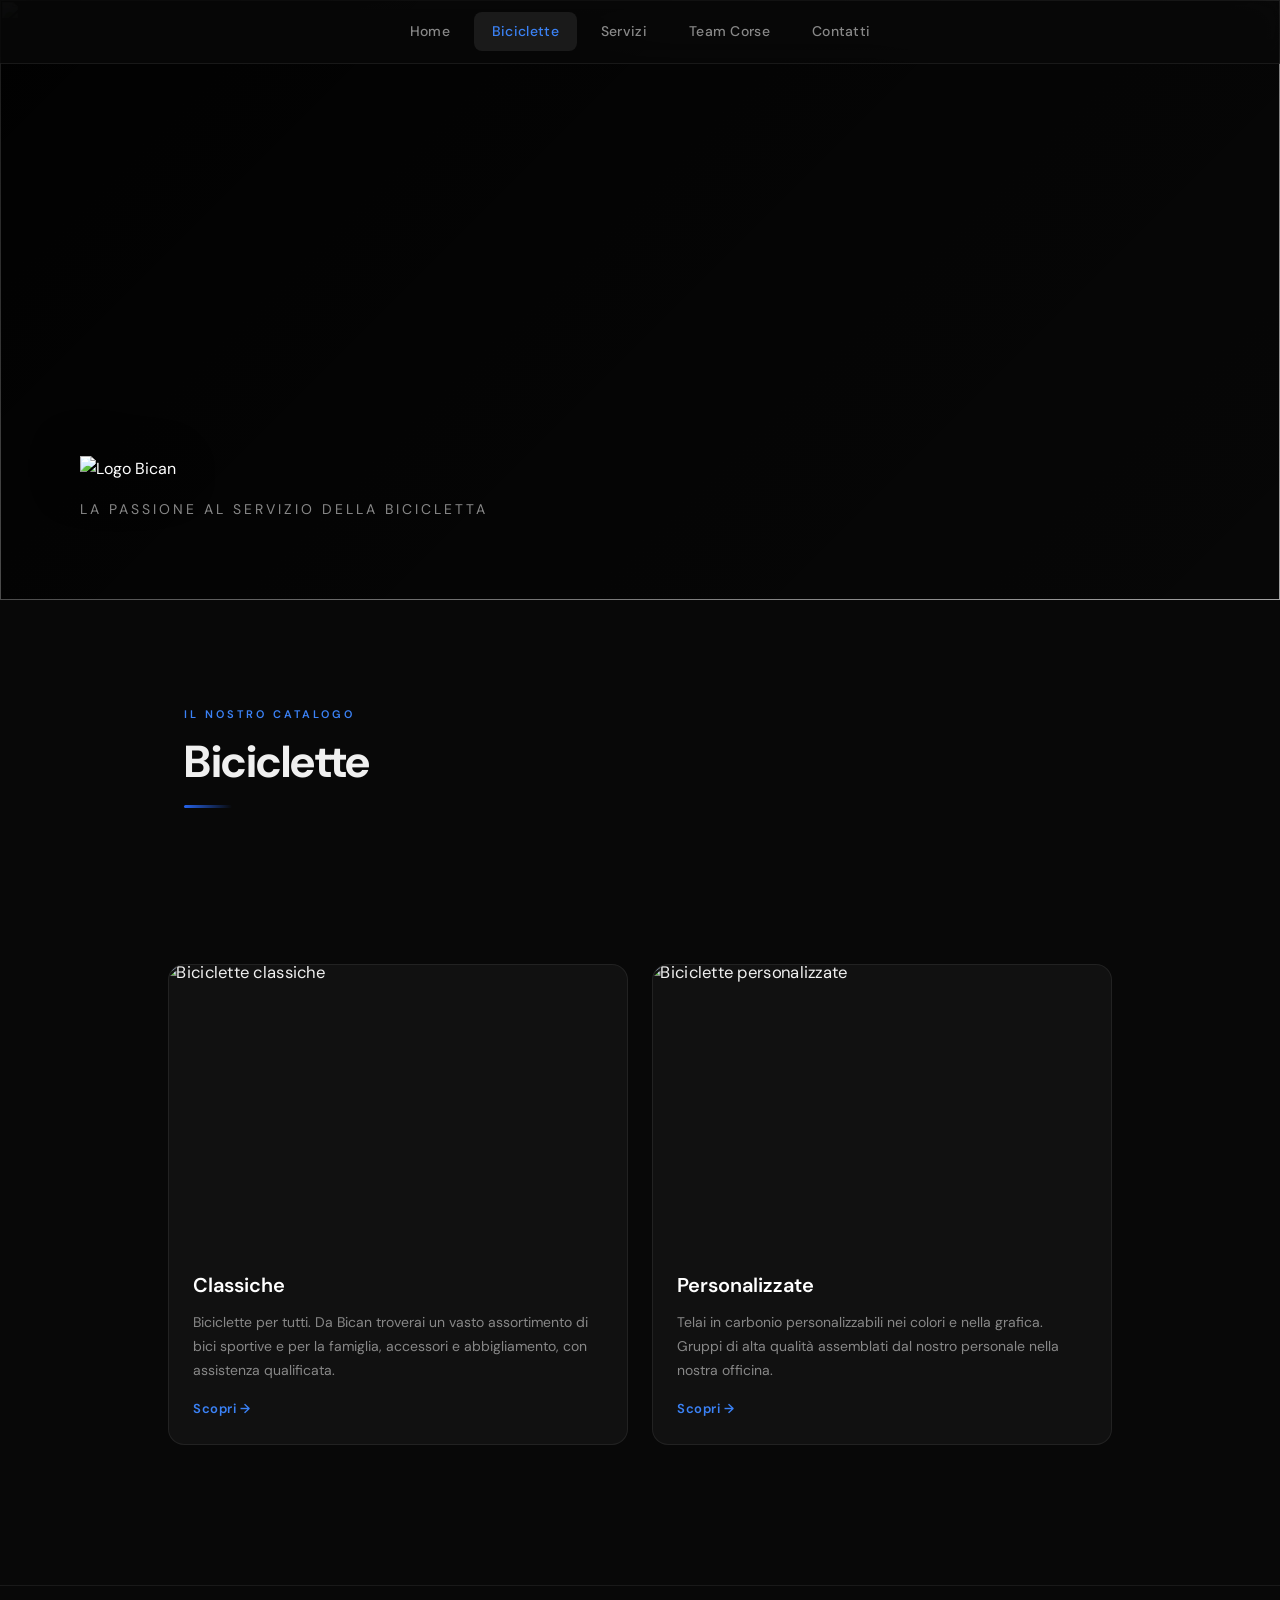
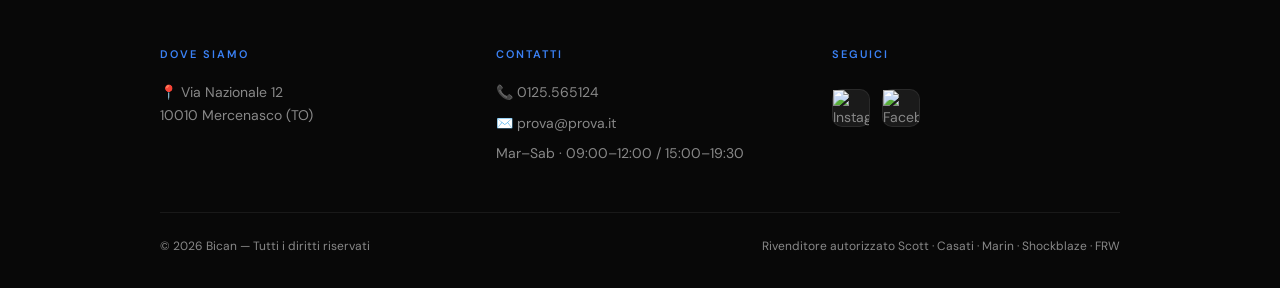
==== biciclette.html @ 1c4112f1 "Add files via upload" ====
<!DOCTYPE html>
<html lang="it">
<head>
  <meta charset="UTF-8">
  <meta name="viewport" content="width=device-width, initial-scale=1.0">
  <title>Biciclette – Bican</title>
  <link href="https://fonts.googleapis.com/css2?family=DM+Sans:wght@300;400;500;600;700&display=swap" rel="stylesheet">
  <link rel="stylesheet" href="style.css">
</head>
<body>

  <div id="navbar"></div>

  <section class="hero">
    <img src="http://bican.it/media/home_page/HOME_2017-_VA_8331-1.jpg" class="slide active" alt="">
    <img src="http://bican.it/media/home_page/HOME_2017-_VA_8317-1.jpg" class="slide" alt="">
    <div class="hero-overlay"></div>
    <div class="hero-content">
      <img src="http://bican.it/img/logo_header.png" alt="Logo Bican">
      <p class="hero-tagline">La passione al servizio della bicicletta</p>
    </div>
  </section>

  <section class="section">
    <div class="section-header reveal">
      <span class="section-label">Il nostro catalogo</span>
      <h2>Biciclette</h2>
      <div class="divider"></div>
    </div>
  </section>

  <div class="cards-flex">

    <a href="classiche.html" class="card card-wide reveal reveal-delay-1">
      <div class="card-img-wrap">
        <img src="http://bican.it/media/images/biciclette_pro/bican_disambiguazione_01.jpg" alt="Biciclette classiche">
      </div>
      <div class="card-body">
        <span class="card-title">Classiche</span>
        <p class="card-desc">Biciclette per tutti. Da Bican troverai un vasto assortimento di bici sportive e per la famiglia, accessori e abbigliamento, con assistenza qualificata.</p>
        <span class="card-link">Scopri →</span>
      </div>
    </a>

    <a href="personalizzate.html" class="card card-wide reveal reveal-delay-2">
      <div class="card-img-wrap">
        <img src="http://bican.it/media/images/biciclette_pro/bican_biciclette_pro_03.jpg" alt="Biciclette personalizzate">
      </div>
      <div class="card-body">
        <span class="card-title">Personalizzate</span>
        <p class="card-desc">Telai in carbonio personalizzabili nei colori e nella grafica. Gruppi di alta qualità assemblati dal nostro personale nella nostra officina.</p>
        <span class="card-link">Scopri →</span>
      </div>
    </a>

  </div>

  <div id="footer"></div>
  <script src="shared.js"></script>
</body>
</html>
---- style.css ----
/* ===== VARIABILI ===== */
:root {
  --bg: #080808;
  --surface: #111111;
  --surface2: #1a1a1a;
  --border: rgba(255,255,255,0.07);
  --text: #f0f0f0;
  --muted: #888;
  --accent: #2563eb;
  --accent-light: #3b82f6;
  --accent-glow: rgba(37,99,235,0.25);
  --radius: 16px;
  --transition: 0.4s cubic-bezier(0.25,0.46,0.45,0.94);
}

/* ===== RESET ===== */
*, *::before, *::after {
  margin: 0;
  padding: 0;
  box-sizing: border-box;
}

html { scroll-behavior: smooth; }

body {
  background: var(--bg);
  color: var(--text);
  font-family: 'DM Sans', 'Poppins', sans-serif;
  line-height: 1.6;
  overflow-x: hidden;
}

img { display: block; max-width: 100%; }
a { text-decoration: none; color: inherit; }
strong { color: #fff; font-weight: 600; }

/* ===== SCROLLBAR ===== */
::-webkit-scrollbar { width: 6px; }
::-webkit-scrollbar-track { background: var(--bg); }
::-webkit-scrollbar-thumb { background: var(--accent); border-radius: 3px; }

/* ===== NAVBAR ===== */
header {
  position: fixed;
  top: 0;
  width: 100%;
  z-index: 1000;
  padding: 0 40px;
  height: 64px;
  display: flex;
  align-items: center;
  justify-content: center;
  background: rgba(8,8,8,0.75);
  backdrop-filter: blur(20px);
  -webkit-backdrop-filter: blur(20px);
  border-bottom: 1px solid var(--border);
  transition: background var(--transition);
}

nav {
  display: flex;
  gap: 6px;
  align-items: center;
}

nav a {
  padding: 8px 18px;
  border-radius: 8px;
  font-size: 14px;
  font-weight: 500;
  letter-spacing: 0.3px;
  color: var(--muted);
  transition: color 0.2s, background 0.2s;
}

nav a:hover,
nav a.active {
  color: var(--text);
  background: var(--surface2);
}

nav a.active {
  color: var(--accent-light);
}

/* ===== HERO ===== */
.hero {
  position: relative;
  height: 50vh;
  min-height: 600px;
  overflow: hidden;
}

.slide {
  position: absolute;
  inset: 0;
  width: 100%;
  height: 100%;
  object-fit: cover;
  opacity: 0;
  transform: scale(1.06);
  transition: opacity 1.8s ease, transform 6s ease;
}

.slide.active {
  opacity: 1;
  transform: scale(1);
}

.hero-overlay {
  position: absolute;
  inset: 0;
  background: linear-gradient(
    135deg,
    rgba(0,0,0,0.88) 0%,
    rgba(0,0,0,0.45) 50%,
    rgba(0,0,0,0.15) 100%
  );
  z-index: 1;
}

.hero-content {
  position: absolute;
  bottom: 0;
  left: 0;
  right: 0;
  padding: 0 80px 80px;
  z-index: 2;
  display: flex;
  flex-direction: column;
  gap: 16px;
}

.hero-content img {
  width: 280px;
  filter: brightness(1.1) drop-shadow(0 4px 24px rgba(0,0,0,0.6));
}

.hero-tagline {
  font-size: 14px;
  letter-spacing: 3px;
  text-transform: uppercase;
  color: var(--muted);
  font-weight: 400;
}

.hero-scroll {
  position: absolute;
  bottom: 30px;
  right: 80px;
  z-index: 2;
  display: flex;
  align-items: center;
  gap: 10px;
  color: var(--muted);
  font-size: 12px;
  letter-spacing: 2px;
  text-transform: uppercase;
  animation: bounce 2s infinite;
}

.hero-scroll::after {
  content: '';
  width: 1px;
  height: 40px;
  background: linear-gradient(to bottom, var(--muted), transparent);
}

@keyframes bounce {
  0%, 100% { transform: translateY(0); }
  50% { transform: translateY(6px); }
}

/* ===== SEZIONI ===== */
.section {
  max-width: 960px;
  margin: 0 auto;
  padding: 100px 24px;
}

.section-header {
  margin-bottom: 56px;
}

.section-label {
  display: inline-block;
  font-size: 11px;
  letter-spacing: 3px;
  text-transform: uppercase;
  color: var(--accent-light);
  font-weight: 600;
  margin-bottom: 12px;
}

.section-header h2 {
  font-size: clamp(1.8rem, 4vw, 2.8rem);
  font-weight: 700;
  letter-spacing: -0.5px;
  line-height: 1.2;
}

.section-header .divider {
  width: 48px;
  height: 3px;
  background: linear-gradient(to right, var(--accent), transparent);
  margin-top: 16px;
  border-radius: 2px;
}

/* ===== REVEAL ===== */
.reveal {
  opacity: 0;
  transform: translateY(28px);
  transition: opacity 0.7s ease, transform 0.7s ease;
}

.reveal.show {
  opacity: 1;
  transform: translateY(0);
}

.reveal-delay-1 { transition-delay: 0.1s; }
.reveal-delay-2 { transition-delay: 0.2s; }
.reveal-delay-3 { transition-delay: 0.3s; }
.reveal-delay-4 { transition-delay: 0.4s; }

/* ===== TESTO CORPO ===== */
.body-text {
  font-size: 16px;
  color: #bbb;
  line-height: 1.85;
  max-width: 720px;
}

.body-text + .body-text { margin-top: 24px; }

.highlight-box {
  background: var(--surface);
  border: 1px solid var(--border);
  border-left: 3px solid var(--accent);
  border-radius: var(--radius);
  padding: 24px 28px;
  margin-top: 32px;
}

/* ===== PRODOTTI (home grid) ===== */
.products-grid {
  display: grid;
  grid-template-columns: repeat(4, 1fr);
  gap: 16px;
  max-width: 1200px;
  margin: 0 auto;
  padding: 0 24px 100px;
}

/* ===== CARD BASE ===== */
.card {
  position: relative;
  overflow: hidden;
  border-radius: var(--radius);
  cursor: pointer;
  display: block;
  border: 1px solid var(--border);
  background: var(--surface);
  transition: transform var(--transition), border-color var(--transition), box-shadow var(--transition);
}

.card:hover {
  transform: translateY(-6px);
  border-color: rgba(59,130,246,0.35);
  box-shadow: 0 20px 60px rgba(0,0,0,0.5), 0 0 0 1px rgba(59,130,246,0.1);
}

/* card immagine-hero */
.card-image {
  height: 300px;
}

.card-image img {
  width: 100%;
  height: 100%;
  object-fit: cover;
  transform: scale(1.04);
  transition: transform var(--transition);
}

.card:hover .card-image img { transform: scale(1); }

.card-image::after {
  content: '';
  position: absolute;
  inset: 0;
  background: linear-gradient(to top, rgba(0,0,0,0.9) 0%, rgba(0,0,0,0.2) 50%, transparent 100%);
  z-index: 1;
}

.card-title {
  position: absolute;
  bottom: 20px;
  left: 20px;
  z-index: 2;
  font-size: 15px;
  font-weight: 600;
  letter-spacing: 0.5px;
  color: #fff;
}

.card-arrow {
  position: absolute;
  bottom: 20px;
  right: 20px;
  z-index: 2;
  width: 32px;
  height: 32px;
  border-radius: 50%;
  background: rgba(255,255,255,0.1);
  border: 1px solid rgba(255,255,255,0.2);
  display: flex;
  align-items: center;
  justify-content: center;
  transition: background 0.2s, transform 0.2s;
}

.card:hover .card-arrow {
  background: var(--accent);
  border-color: var(--accent);
  transform: translateX(3px);
}

.card-arrow svg {
  width: 14px;
  height: 14px;
  stroke: #fff;
  fill: none;
  stroke-width: 2;
}

/* ===== CARD ESPANSI (biciclette, servizi) ===== */
.cards-flex {
  display: flex;
  gap: 24px;
  flex-wrap: wrap;
  justify-content: center;
  padding: 0 24px 100px;
  max-width: 1100px;
  margin: 0 auto;
}

.card-wide {
  width: 460px;
  display: flex;
  flex-direction: column;
  background: var(--surface);
}

.card-wide .card-img-wrap {
  height: 280px;
  overflow: hidden;
}

.card-wide .card-img-wrap img {
  width: 100%;
  height: 100%;
  object-fit: cover;
  transform: scale(1.04);
  transition: transform var(--transition);
}

.card-wide:hover .card-img-wrap img { transform: scale(1); }

.card-wide::after { display: none; }

.card-body {
  padding: 24px;
  display: flex;
  flex-direction: column;
  gap: 10px;
  flex: 1;
}

.card-body .card-title {
  position: static;
  font-size: 1.25rem;
  color: #fff;
  letter-spacing: 0;
}

.card-body .card-desc {
  font-size: 14px;
  color: var(--muted);
  line-height: 1.7;
}

.card-body .card-link {
  margin-top: 6px;
  font-size: 13px;
  font-weight: 600;
  color: var(--accent-light);
  letter-spacing: 0.5px;
  display: flex;
  align-items: center;
  gap: 6px;
  transition: gap 0.2s;
}

.card-wide:hover .card-link { gap: 10px; }

/* ===== EXPAND CARD (personalizzate) ===== */
.expand-card {
  width: 400px;
  background: var(--surface);
  border-radius: var(--radius);
  overflow: hidden;
  cursor: pointer;
  border: 1px solid var(--border);
  transition: transform var(--transition), border-color var(--transition), box-shadow var(--transition);
}

.expand-card:hover {
  transform: translateY(-6px);
  border-color: rgba(59,130,246,0.35);
  box-shadow: 0 20px 60px rgba(0,0,0,0.5);
}

.expand-card img {
  width: 100%;
  height: 260px;
  object-fit: cover;
  transition: transform var(--transition);
}

.expand-card:hover img { transform: scale(1.03); }

.expand-title {
  padding: 18px 20px;
  font-size: 1.1rem;
  font-weight: 600;
  color: #fff;
  display: flex;
  align-items: center;
  justify-content: space-between;
}

.expand-title::after {
  content: '→';
  color: var(--accent-light);
  font-size: 1rem;
  transition: transform 0.2s;
}

.expand-card:hover .expand-title::after { transform: translateX(4px); }

/* ===== SERVIZI LISTA ===== */
.services-grid {
  display: grid;
  grid-template-columns: 1fr 1fr;
  gap: 16px;
  margin-top: 16px;
}

.service-item {
  background: var(--surface);
  border: 1px solid var(--border);
  border-radius: var(--radius);
  padding: 24px;
  transition: border-color 0.3s, box-shadow 0.3s;
}

.service-item:hover {
  border-color: rgba(59,130,246,0.3);
  box-shadow: 0 8px 30px rgba(0,0,0,0.3);
}

.service-item h3 {
  font-size: 15px;
  font-weight: 600;
  color: #fff;
  margin-bottom: 10px;
  display: flex;
  align-items: center;
  gap: 10px;
}

.service-item h3 .icon {
  width: 32px;
  height: 32px;
  background: var(--accent-glow);
  border-radius: 8px;
  display: flex;
  align-items: center;
  justify-content: center;
  font-size: 15px;
  flex-shrink: 0;
}

.service-item p {
  font-size: 14px;
  color: var(--muted);
  line-height: 1.65;
}

.service-full {
  grid-column: 1 / -1;
}

/* ===== CONTATTI ===== */
.contacts-layout {
  display: grid;
  grid-template-columns: 1fr 1fr;
  gap: 24px;
  margin-top: 16px;
}

.contact-card {
  background: var(--surface);
  border: 1px solid var(--border);
  border-radius: var(--radius);
  padding: 32px;
}

.contact-card h3 {
  font-size: 12px;
  letter-spacing: 2px;
  text-transform: uppercase;
  color: var(--accent-light);
  margin-bottom: 20px;
  font-weight: 600;
}

.contact-item {
  display: flex;
  align-items: flex-start;
  gap: 14px;
  padding: 14px 0;
  border-bottom: 1px solid var(--border);
}

.contact-item:last-child { border-bottom: none; }

.contact-icon {
  width: 36px;
  height: 36px;
  background: var(--accent-glow);
  border-radius: 10px;
  display: flex;
  align-items: center;
  justify-content: center;
  font-size: 16px;
  flex-shrink: 0;
}

.contact-info p {
  font-size: 13px;
  color: var(--muted);
  margin-bottom: 2px;
}

.contact-info a,
.contact-info span {
  font-size: 15px;
  color: var(--text);
  font-weight: 500;
  transition: color 0.2s;
}

.contact-info a:hover { color: var(--accent-light); }

.orari-card {
  background: linear-gradient(135deg, var(--surface), var(--surface2));
  border: 1px solid rgba(59,130,246,0.15);
}

.orari-row {
  display: flex;
  justify-content: space-between;
  align-items: center;
  padding: 12px 0;
  border-bottom: 1px solid var(--border);
  font-size: 14px;
}

.orari-row:last-child { border-bottom: none; }
.orari-row span:first-child { color: var(--muted); }
.orari-row span:last-child { color: var(--text); font-weight: 500; }
.orari-row .closed { color: #ef4444; }

/* ===== TEAM ===== */
.team-stats {
  display: flex;
  gap: 32px;
  margin-top: 40px;
  flex-wrap: wrap;
}

.stat {
  display: flex;
  flex-direction: column;
  gap: 4px;
}

.stat-number {
  font-size: 2.5rem;
  font-weight: 700;
  color: var(--accent-light);
  line-height: 1;
}

.stat-label {
  font-size: 12px;
  letter-spacing: 1.5px;
  text-transform: uppercase;
  color: var(--muted);
}

/* ===== MODAL ===== */
.modal-overlay {
  position: fixed;
  inset: 0;
  background: rgba(0,0,0,0.85);
  display: none;
  justify-content: center;
  align-items: center;
  z-index: 9999;
  padding: 24px;
  backdrop-filter: blur(8px);
}

.modal-overlay.open { display: flex; }

.modal-box {
  background: var(--surface);
  border: 1px solid var(--border);
  border-radius: 20px;
  overflow: hidden;
  max-width: 860px;
  width: 100%;
  animation: modal-in 0.3s cubic-bezier(0.25,0.46,0.45,0.94);
}

@keyframes modal-in {
  from { transform: scale(0.9) translateY(20px); opacity: 0; }
  to   { transform: scale(1)   translateY(0);    opacity: 1; }
}

.modal-img {
  width: 100%;
  height: 380px;
  object-fit: cover;
}

.modal-body {
  padding: 28px 32px;
}

.modal-body h2 {
  font-size: 1.6rem;
  font-weight: 700;
  margin-bottom: 12px;
}

.modal-body p {
  font-size: 15px;
  color: #bbb;
  line-height: 1.75;
}

.modal-close {
  display: block;
  margin-top: 20px;
  background: none;
  border: 1px solid var(--border);
  color: var(--muted);
  font-size: 13px;
  padding: 10px 20px;
  border-radius: 8px;
  cursor: pointer;
  transition: border-color 0.2s, color 0.2s;
}

.modal-close:hover { border-color: var(--accent); color: var(--text); }

/* ===== FOOTER ===== */
footer {
  border-top: 1px solid var(--border);
  margin-top: 40px;
  padding: 60px 24px 32px;
}

.footer-inner {
  max-width: 960px;
  margin: auto;
}

.footer-grid {
  display: grid;
  grid-template-columns: repeat(3, 1fr);
  gap: 48px;
  margin-bottom: 48px;
}

.footer-col h3 {
  font-size: 11px;
  letter-spacing: 2px;
  text-transform: uppercase;
  color: var(--accent-light);
  font-weight: 600;
  margin-bottom: 18px;
}

.footer-col p,
.footer-col a {
  font-size: 14px;
  color: var(--muted);
  display: block;
  margin-top: 8px;
  transition: color 0.2s;
}

.footer-col a:hover { color: var(--text); }

.social-icons {
  display: flex;
  gap: 12px;
  margin-top: 16px;
}

.social-link {
  width: 38px;
  height: 38px;
  background: var(--surface2);
  border: 1px solid var(--border);
  border-radius: 10px;
  display: flex;
  align-items: center;
  justify-content: center;
  transition: background 0.2s, border-color 0.2s, transform 0.2s;
}

.social-link:hover {
  background: var(--accent-glow);
  border-color: rgba(59,130,246,0.4);
  transform: translateY(-2px);
}

.social-link img {
  width: 100%;
  height: 100%;
  object-fit: contain;
  display: block;
}

.footer-bottom {
  padding-top: 24px;
  border-top: 1px solid var(--border);
  display: flex;
  justify-content: space-between;
  align-items: center;
  flex-wrap: wrap;
  gap: 12px;
  font-size: 12px;
  color: var(--muted);
}

/* ===== RESPONSIVE ===== */
@media (max-width: 1024px) {
  .products-grid { grid-template-columns: repeat(2, 1fr); }
}

@media (max-width: 768px) {
  header { padding: 0 20px; }
  nav a { padding: 7px 12px; font-size: 13px; }

  .hero-content { padding: 0 30px 60px; }
  .hero-content img { width: 200px; }
  .hero-scroll { right: 30px; }

  .section { padding: 70px 20px; }
  .products-grid { grid-template-columns: 1fr; padding: 0 20px 70px; }
  .cards-flex { flex-direction: column; align-items: center; }
  .card-wide { width: 100%; max-width: 520px; }
  .expand-card { width: 100%; max-width: 480px; }
  .services-grid { grid-template-columns: 1fr; }
  .contacts-layout { grid-template-columns: 1fr; }
  .footer-grid { grid-template-columns: 1fr; gap: 32px; }
  .footer-bottom { flex-direction: column; text-align: center; }
  .team-stats { gap: 24px; }
  .modal-img { height: 240px; }
}

@media (max-width: 480px) {
  nav { gap: 2px; }
  nav a { padding: 6px 10px; font-size: 12px; }
}
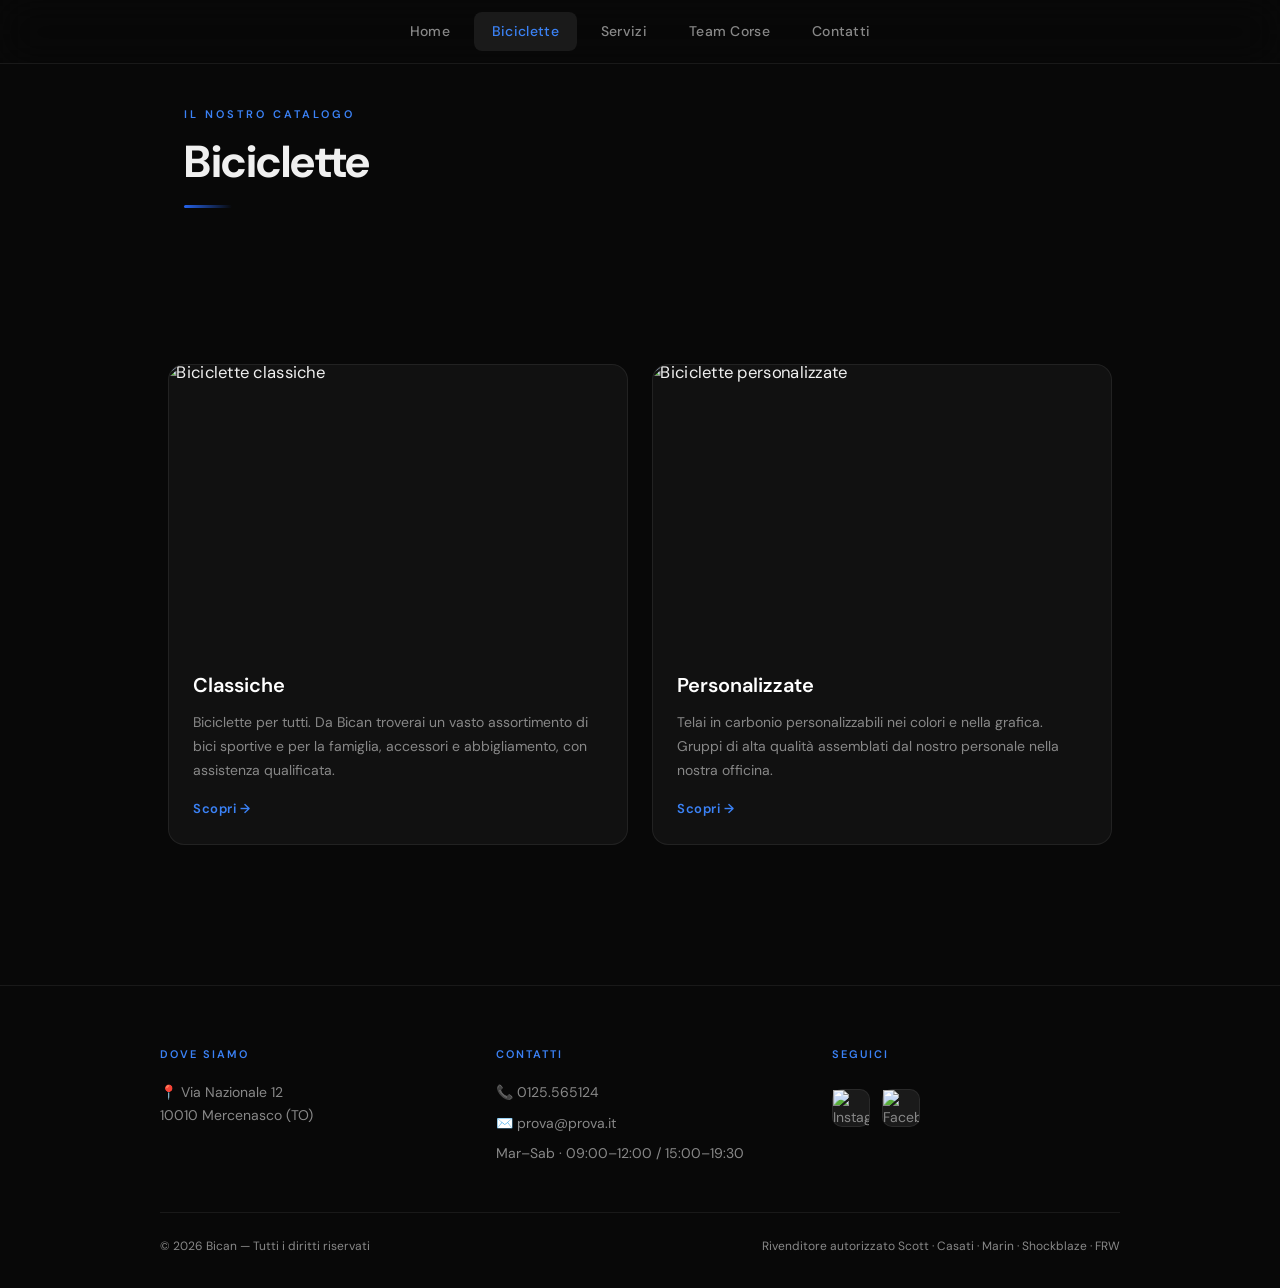
==== commit a25fca9b: "Update biciclette.html" ====
--- a/biciclette.html
+++ b/biciclette.html
@@ -11,15 +11,7 @@
 
   <div id="navbar"></div>
 
-  <section class="hero">
-    <img src="http://bican.it/media/home_page/HOME_2017-_VA_8331-1.jpg" class="slide active" alt="">
-    <img src="http://bican.it/media/home_page/HOME_2017-_VA_8317-1.jpg" class="slide" alt="">
-    <div class="hero-overlay"></div>
-    <div class="hero-content">
-      <img src="http://bican.it/img/logo_header.png" alt="Logo Bican">
-      <p class="hero-tagline">La passione al servizio della bicicletta</p>
-    </div>
-  </section>
+  <div id="hero"></div>
 
   <section class="section">
     <div class="section-header reveal">
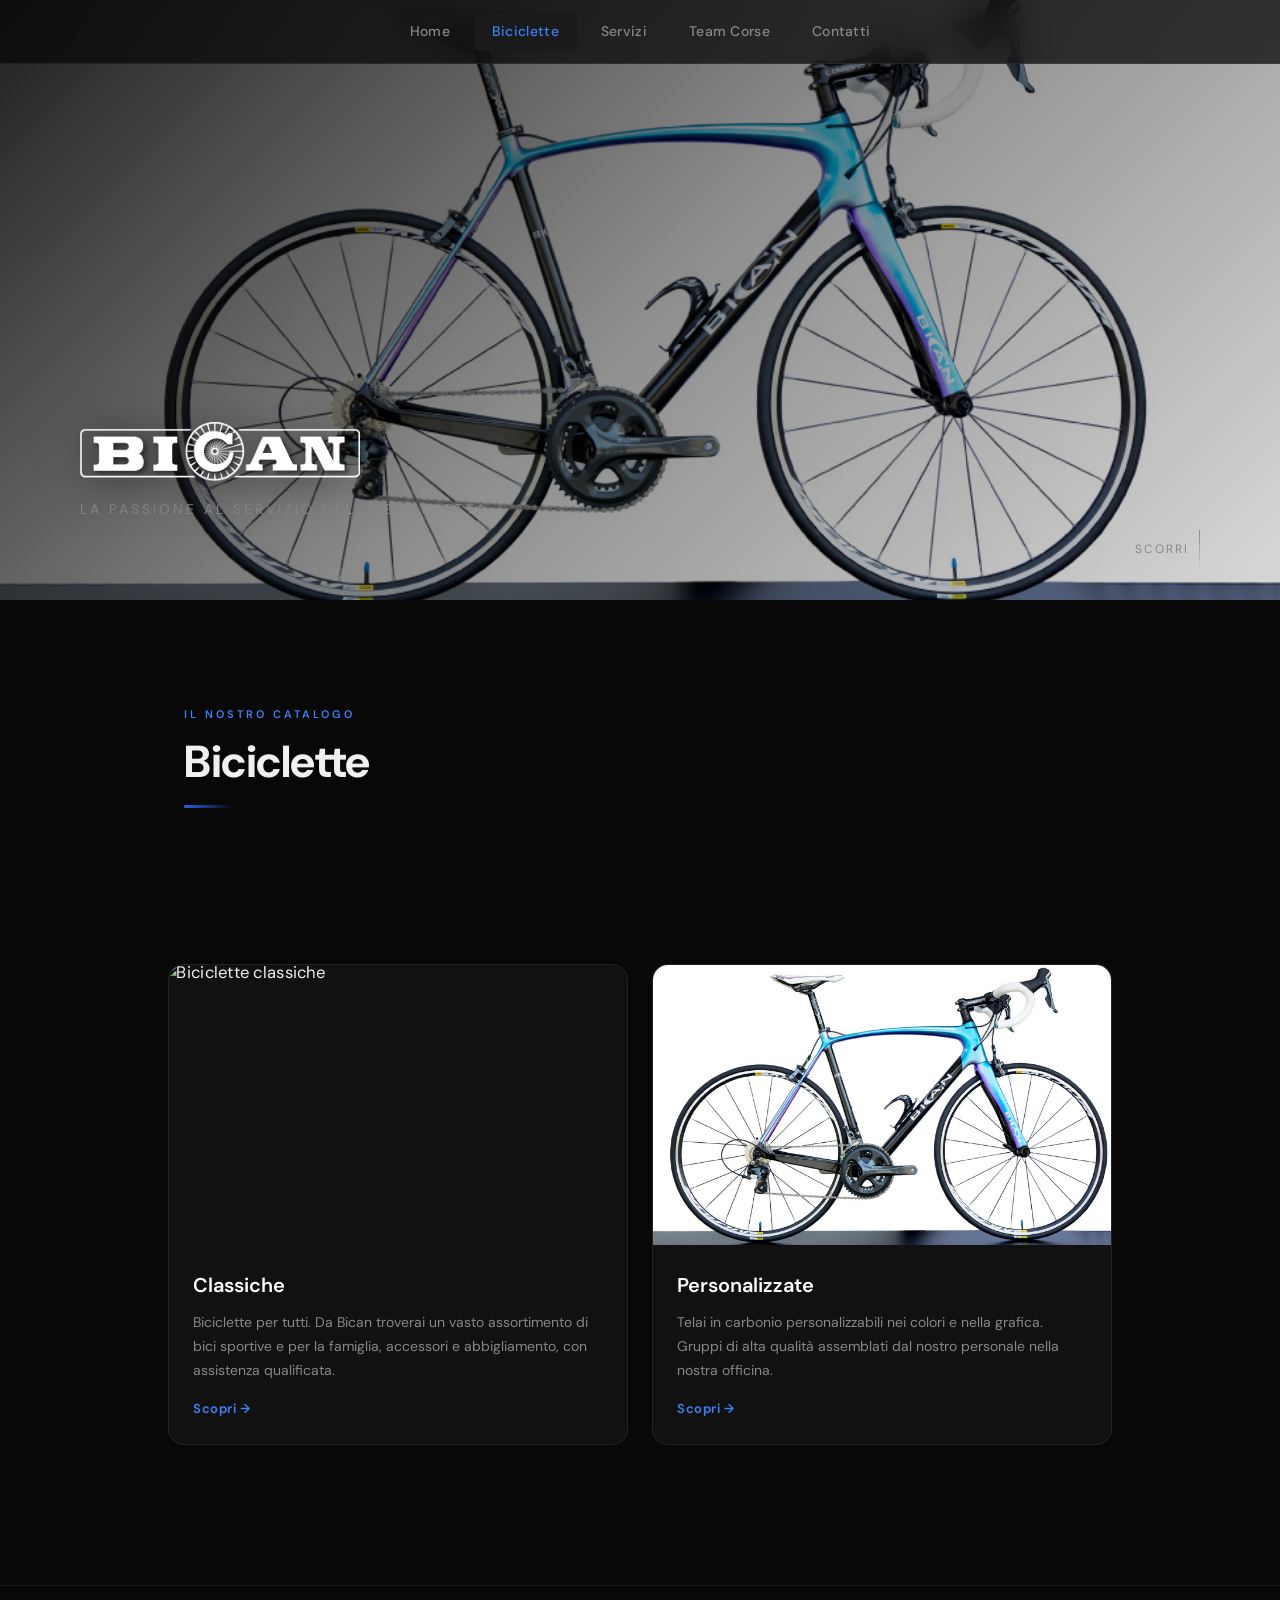
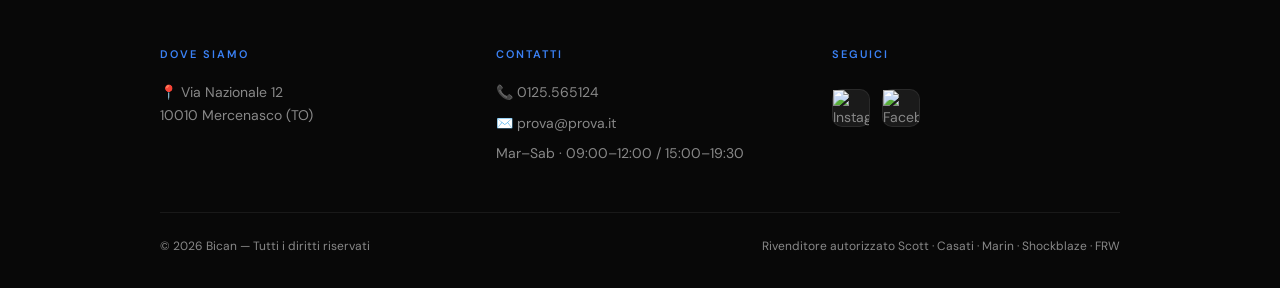
==== commit 8b8ba2b5: "Update biciclette.html" ====
--- a/biciclette.html
+++ b/biciclette.html
@@ -25,7 +25,7 @@
 
     <a href="classiche.html" class="card card-wide reveal reveal-delay-1">
       <div class="card-img-wrap">
-        <img src="http://bican.it/media/images/biciclette_pro/bican_disambiguazione_01.jpg" alt="Biciclette classiche">
+        <img src="https://it.freepik.com/foto-vettori-gratuito/negozio-bici" alt="Biciclette classiche">
       </div>
       <div class="card-body">
         <span class="card-title">Classiche</span>
@@ -36,7 +36,7 @@
 
     <a href="personalizzate.html" class="card card-wide reveal reveal-delay-2">
       <div class="card-img-wrap">
-        <img src="http://bican.it/media/images/biciclette_pro/bican_biciclette_pro_03.jpg" alt="Biciclette personalizzate">
+        <img src="img/c1.jpg" alt="Biciclette personalizzate">
       </div>
       <div class="card-body">
         <span class="card-title">Personalizzate</span>
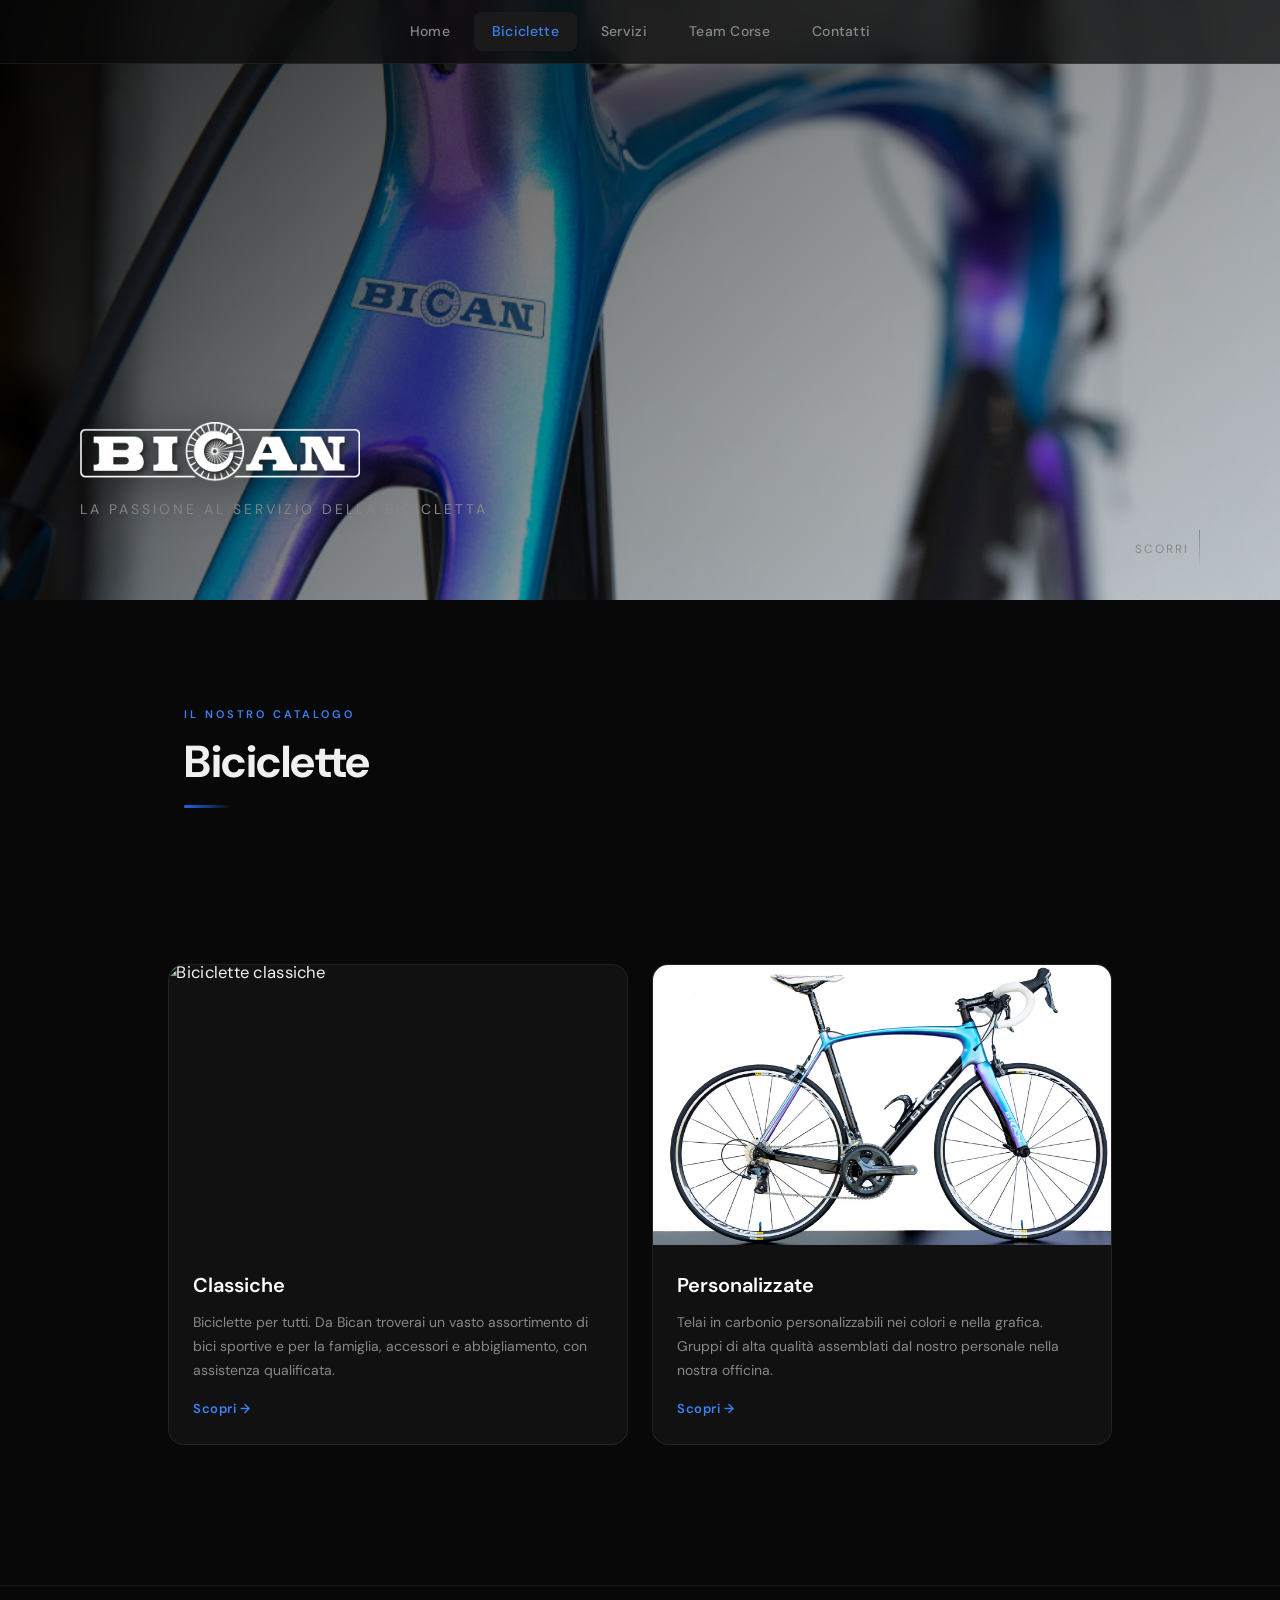
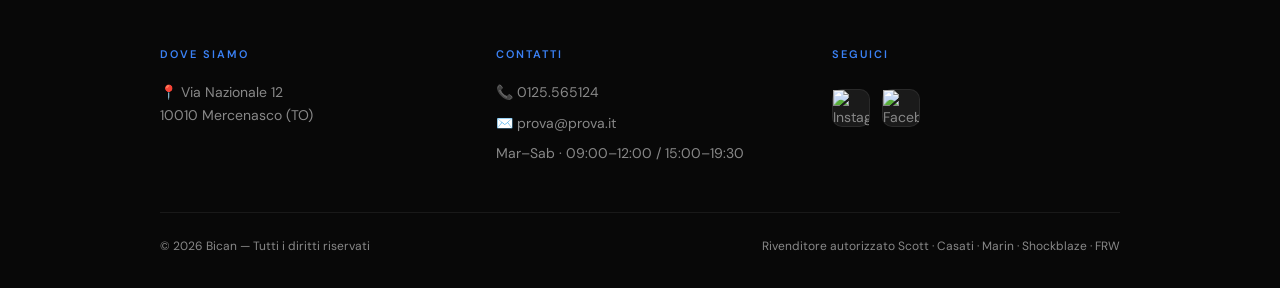
==== commit f32594bb: "Update biciclette.html" ====
--- a/biciclette.html
+++ b/biciclette.html
@@ -25,7 +25,7 @@
 
     <a href="classiche.html" class="card card-wide reveal reveal-delay-1">
       <div class="card-img-wrap">
-        <img src="https://it.freepik.com/foto-vettori-gratuito/negozio-bici" alt="Biciclette classiche">
+        <img src="https://img.magnific.com/foto-gratuito/biciclette-in-laboratorio_1170-2480.jpg" alt="Biciclette classiche">
       </div>
       <div class="card-body">
         <span class="card-title">Classiche</span>
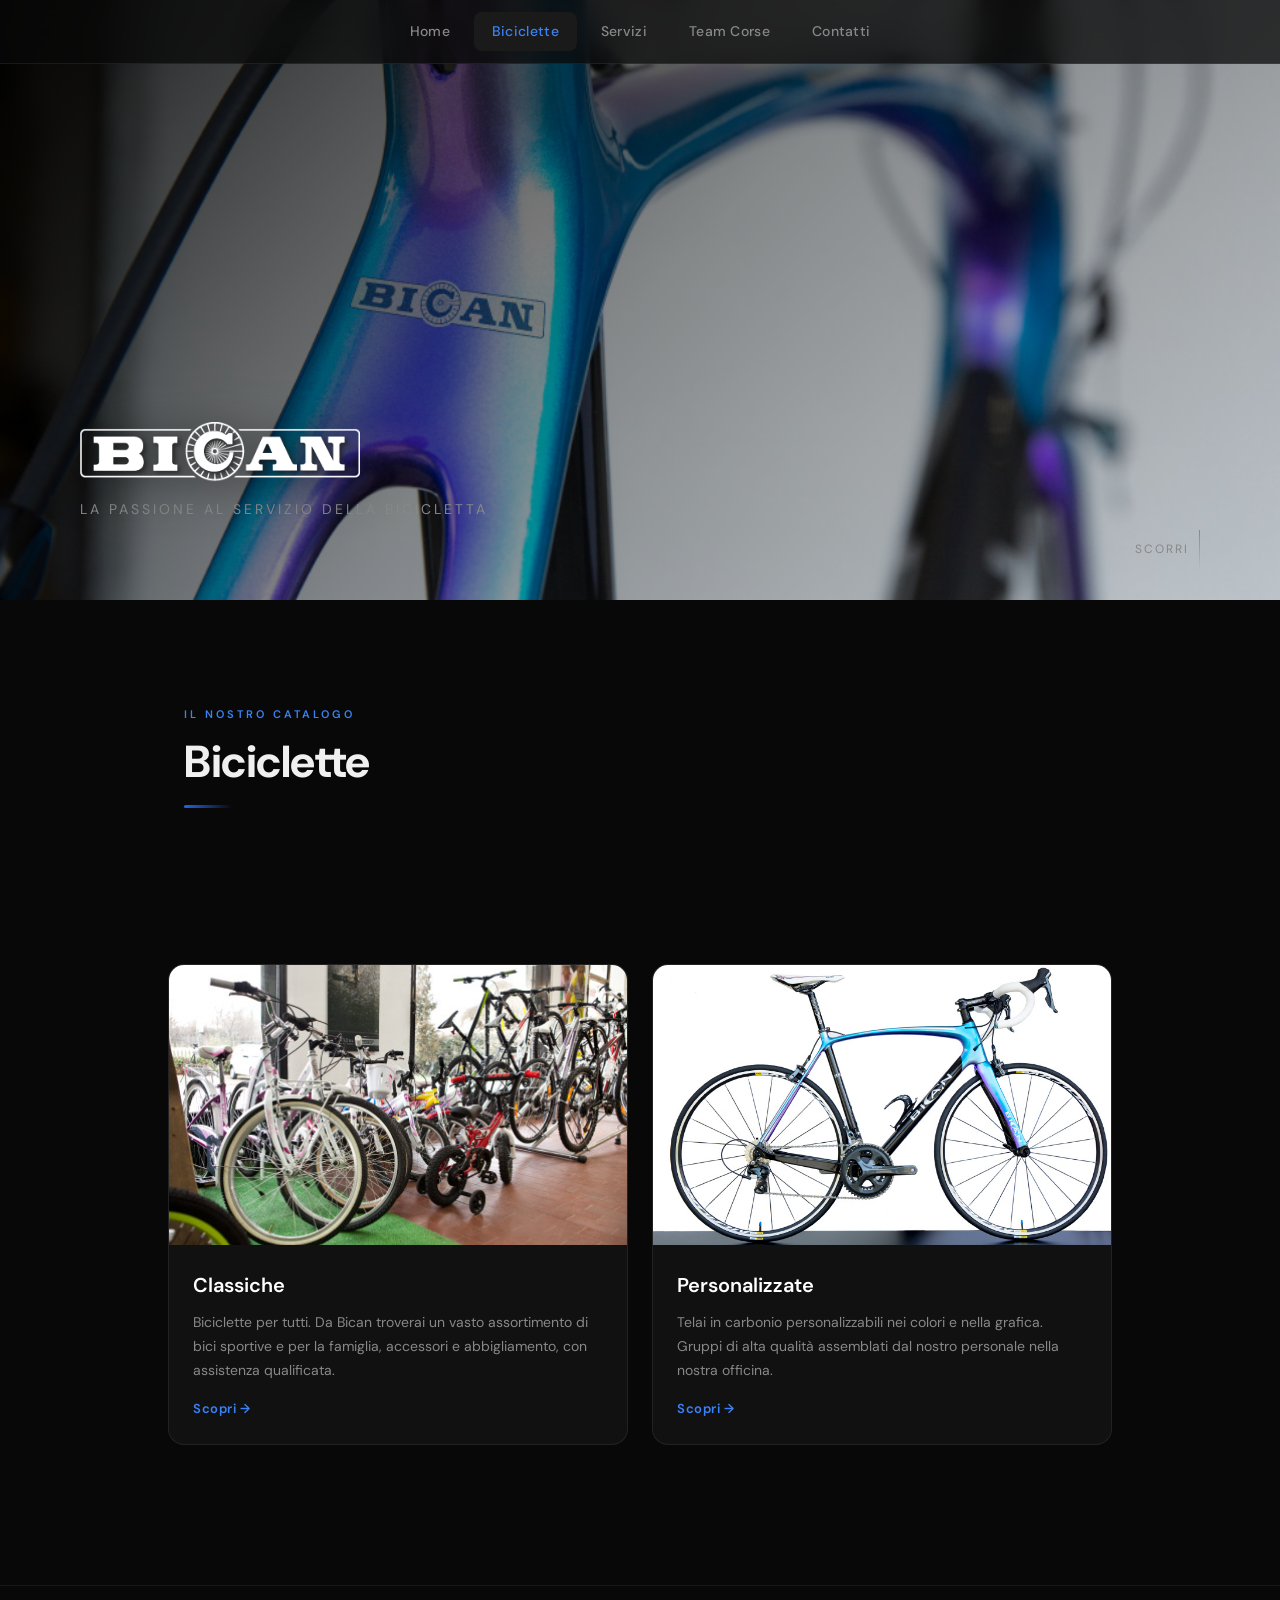
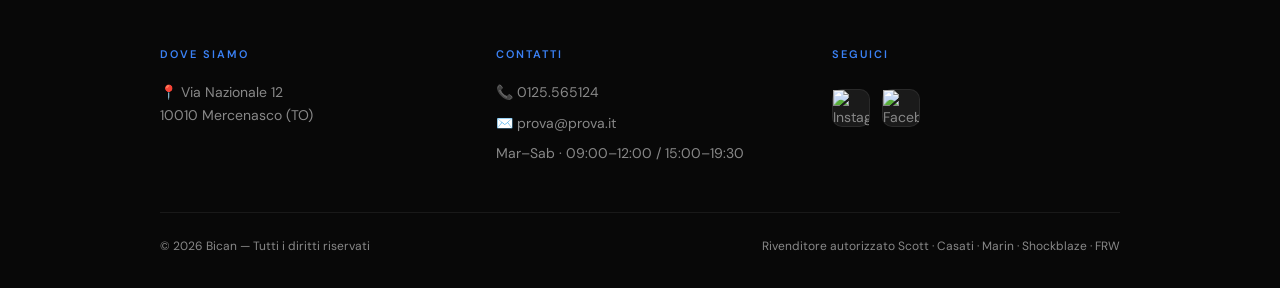
==== commit 2f32049b: "Update biciclette.html" ====
--- a/biciclette.html
+++ b/biciclette.html
@@ -25,7 +25,7 @@
 
     <a href="classiche.html" class="card card-wide reveal reveal-delay-1">
       <div class="card-img-wrap">
-        <img src="https://img.magnific.com/foto-gratuito/biciclette-in-laboratorio_1170-2480.jpg" alt="Biciclette classiche">
+        <img src="img/cl1.jpg" alt="Biciclette classiche">
       </div>
       <div class="card-body">
         <span class="card-title">Classiche</span>
